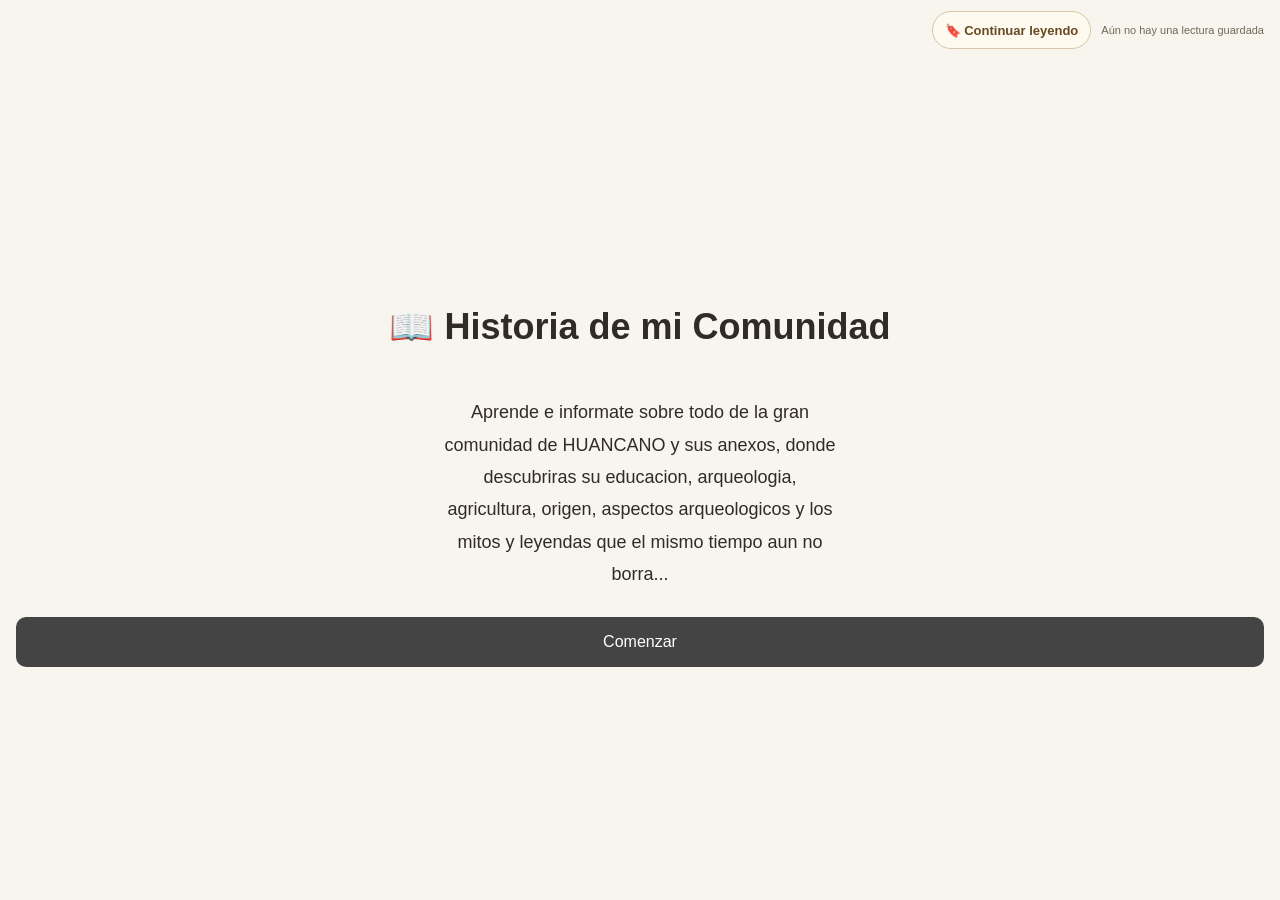
==== index.html @ b63f7206 "Add files via upload" ====
<!DOCTYPE html>
<html lang="es">

<head>
    <meta charset="UTF-8">
    <meta name="viewport" content="width=device-width, initial-scale=1.0">

    <title>LIBRO DE HUANCANO</title>

    <link rel="stylesheet" href="estilo.css">
</head>

<body>

    <main class="libro">
        <div class="acciones-lectura">
            <button id="continuarLeyendo" class="marcador-lectura" type="button" onclick="continuarLeyendo()">
                🔖 <span>Continuar leyendo</span>
            </button>
            <span id="estadoMarcador" class="estado-marcador" aria-live="polite">Aún no hay una lectura guardada</span>
        </div>

        <!-- PORTADA -->
        <section id="portada" class="pantalla">

            <h1>📖 Historia de mi Comunidad</h1>

            <p>
                Aprende e informate sobre todo de la gran comunidad de HUANCANO y sus anexos,
                donde descubriras su educacion, arqueologia, agricultura, origen, aspectos arqueologicos y los mitos y
                leyendas que el mismo tiempo aun no borra...
            </p>

            <button onclick="mostrarIndice()">
                Comenzar
            </button>

        </section>


        <!-- ÍNDICE -->
        <section id="indice" class="pantalla">

            <h2>📑 Índice</h2>

            <button onclick="irASeccion(1)">
                📜 Origen
                <small>Páginas 1 - 15</small>
            </button>

            <button onclick="irASeccion(16)">
                🏫 Educación
                <small>Páginas 16 - 25</small>
            </button>

            <button onclick="irASeccion(26)">
                🌱 Agricultura
                <small>Páginas 26 - 40</small>
            </button>

            <button onclick="irASeccion(41)">
                🏺 Aspectos arqueológicos
                <small>Páginas 41 - 65</small>
            </button>

            <button onclick="irASeccion(66)">
                🎭 Mitos, leyendas y tradiciones
                <small>Páginas 66 - 90</small>
            </button>

        </section>


        <!-- LIBRO -->
        <section id="lectura" class="pantalla">

            <div class="barra-superior">

                <button onclick="mostrarIndice()">
                    ← Índice
                </button>

                <span id="numeroPagina">
                    Página 1
                </span>

            </div>


            <article class="pagina">

                <h2 id="tituloSeccion">
                    📜 Origen
                </h2>

                <div id="contenido">

                    <p>
                        Aquí aparecerá el contenido
                        de la página.
                    </p>

                </div>

            </article>

            <div id="herramientasSeleccion" class="herramientas-seleccion" hidden>
                <button id="botonResaltar" class="boton-resaltar" type="button">
                    🖍️ Resaltar
                </button>
                <button id="botonEliminarResaltados" class="boton-eliminar-resaltados" type="button">
                    🧽 Eliminar resaltado
                </button>
            </div>

            <div class="navegacion">

                <button onclick="paginaAnterior()">
                    ← Anterior
                </button>

                <button onclick="paginaSiguiente()">
                    Siguiente →
                </button>

            </div>

        </section>

        <div id="estadoAplicacion" class="estado-aplicacion" role="status" aria-live="polite"></div>

    </main>


    <script src="app.js"></script>

</body>

</html>
---- estilo.css ----
* {
    box-sizing: border-box;
}

body {
    margin: 0;
    font-family: "Trebuchet MS", Arial, sans-serif;
    background: #eee9df;
    color: #302b25;
    visibility: hidden;
    -webkit-tap-highlight-color: transparent;
}

body.js-ready {
    visibility: visible;
}

.libro {
    width: 100%;
    min-height: 100vh;
    min-height: 100dvh;
    margin: 0 auto;
    padding-bottom: env(safe-area-inset-bottom);
    background: #f8f5ee;
    box-shadow: 0 0 32px rgba(62, 47, 27, 0.08);
}

.acciones-lectura {
    min-height: 54px;
    display: flex;
    align-items: center;
    justify-content: flex-end;
    gap: 10px;
    padding: 6px 16px 0;
}

.marcador-lectura {
    flex: 0 0 auto;
    width: auto;
    min-height: 38px;
    margin: 0;
    padding: 8px 12px;
    border: 1px solid #d7c6a5;
    border-radius: 999px;
    background: #fffaf0;
    color: #674a23;
    font-size: 13px;
    font-weight: 700;
}

.estado-marcador {
    max-width: 46%;
    color: #716858;
    font-size: 11px;
    line-height: 1.3;
    text-align: right;
}

.pantalla {
    display: none;
    min-height: calc(100vh - 54px);
    min-height: calc(100dvh - 54px);
    padding: 20px 16px calc(24px + env(safe-area-inset-bottom));
}

.pantalla.activa {
    display: block;
}


/* PORTADA */

#portada {
    text-align: center;

    display: none;
    flex-direction: column;
    justify-content: center;
    align-items: center;
}

#portada.activa {
    display: flex;
}

#portada h1 {
    font-size: clamp(28px, 8vw, 36px);
    line-height: 1.2;
}

#portada p {
    font-size: 18px;
    line-height: 1.8;
    max-width: 400px;
}


/* BOTONES */

button {
    border: none;
    border-radius: 10px;
    min-height: 50px;
    padding: 14px 18px;
    margin: 8px 0;
    width: 100%;

    font-size: 16px;

    background: #444;
    color: white;

    cursor: pointer;
    touch-action: manipulation;
}

button:active {
    transform: scale(0.98);
}

button:focus-visible {
    outline: 3px solid #bd8f45;
    outline-offset: 3px;
}


/* ÍNDICE */

#indice h2 {
    text-align: center;
}

#indice button {
    text-align: left;
    min-height: 64px;
    border-radius: 14px;
    background: #4b4033;
}

#indice small {
    display: block;
    margin-top: 5px;
    opacity: 0.7;
}

/* CUADRO DE LA LÍNEA 260 */

.cuadro-linea-260 {
    background: #fffaf3;
    border: 1px solid #cba46b;
    border-radius: 14px;
    padding: 16px 18px;
    margin: 16px 0;
    box-shadow: 0 4px 12px rgba(0, 0, 0, 0.08);
}

.encabezado-linea-260 {
    display: flex;
    align-items: center;
    gap: 8px;
    border-bottom: 1px solid #dec8a2;
    padding-bottom: 10px;
    margin-bottom: 12px;
}

.icono-linea-260 {
    font-size: 22px;
}

.titulo-linea-260 {
    font-weight: bold;
    color: #6b3f15;
}

.lista-linea-260 {
    margin: 0;
    padding-left: 22px;
}

.lista-linea-260 li {
    margin: 12px 0;
    color: #533d22;
    line-height: 1.6;
}

.numero-lista {
    display: inline-block;
    min-width: 26px;
    font-weight: bold;
    color: #9b5121;
}

.texto-lista {
    display: inline;
}

/* CUADRO DE LA LÍNEA 280 */

.cuadro-linea-280 {
    background: #fffaf3;
    border: 1px solid #cba46b;
    border-radius: 14px;
    padding: 16px 18px;
    margin: 16px 0;
    box-shadow: 0 4px 12px rgba(0, 0, 0, 0.08);
}

.encabezado-linea-280 {
    display: flex;
    align-items: center;
    gap: 8px;
    border-bottom: 1px solid #dec8a2;
    padding-bottom: 10px;
    margin-bottom: 12px;
}

.icono-linea-280 {
    font-size: 22px;
}

.titulo-linea-280 {
    font-weight: bold;
    color: #6b3f15;
}

.tabla-linea-280 {
    width: 100%;
    border-collapse: collapse;
    font-size: 12px;
}

.tabla-linea-280 th,
.tabla-linea-280 td {
    border: 1px solid #cba46b;
    padding: 8px 10px;
    text-align: center;
    color: #533d22;
}

.tabla-linea-280 th {
    background: #f0d6ae;
    color: #6b3f15;
    font-weight: bold;
}

.tabla-linea-280 tbody tr:nth-child(even) {
    background: #fffdf8;
}

.cuadro-lagunas {
    background: #fffaf3;
    border: 1px solid #cba46b;
    border-radius: 14px;
    padding: 16px 12px;
    margin: 16px 0;
    box-shadow: 0 4px 12px rgba(0, 0, 0, 0.08);
    overflow-x: auto;
}

.encabezado-lagunas {
    display: flex;
    align-items: center;
    gap: 8px;
    border-bottom: 1px solid #dec8a2;
    padding-bottom: 10px;
    margin-bottom: 12px;
}

.icono-lagunas {
    font-size: 22px;
}

.titulo-lagunas {
    font-weight: bold;
    color: #6b3f15;
    font-size: 14px;
}

.tabla-lagunas {
    width: 100%;
    border-collapse: collapse;
    table-layout: fixed;
    font-size: 10.5px;
    min-width: 700px;
}

.tabla-lagunas th,
.tabla-lagunas td {
    border: 1px solid #cba46b;
    padding: 6px 5px;
    text-align: center;
    color: #533d22;
    vertical-align: middle;
    word-break: break-word;
    overflow-wrap: anywhere;
}

.tabla-lagunas th {
    background: #f0d6ae;
    color: #6b3f15;
    font-weight: bold;
}

.tabla-lagunas tbody tr:nth-child(even) {
    background: #fffdf8;
}

.codigo-columna {
    width: 58px;
}

.centro-columna {
    width: 110px;
}

.lugar-columna {
    width: 120px;
}

.direccion-columna {
    width: 210px;
}

.alumno-columna,
.docente-columna,
.seccion-columna {
    width: 70px;
}


/* BARRA SUPERIOR */

.barra-superior {
    display: flex;
    align-items: center;
    justify-content: space-between;
    gap: 10px;
    min-height: 48px;
}

.barra-superior button {
    width: auto;
    min-height: 44px;
    padding: 10px 14px;
}

#numeroPagina {
    color: #6a5a43;
    font-size: 14px;
    font-weight: 700;
    text-align: right;
}

/* PÁGINA */

.pagina {
    min-height: 62vh;

    margin-top: 12px;
    padding: 24px 20px;

    border: 1px solid #e7dfd0;
    border-radius: 16px;

    background: #fffdf8;
    box-shadow: 0 6px 20px rgba(71, 55, 31, 0.06);
}

.pagina h2 {
    text-align: center;
    margin: 0 0 24px;
    color: #493b29;
    font-size: 21px;
    line-height: 1.35;
}

#contenido {
    font-size: 18px;
    line-height: 1.8;
}

#contenido p,
.pagina p {
    font-size: 18px;
    line-height: 1.75;
    margin: 0 0 1.15em;
    overflow-wrap: anywhere;
}

#contenido .contenido-lineas {
    font-size: inherit;
    line-height: inherit;
    overflow-wrap: anywhere;
}

#contenido .tabla-pagina {
    max-width: 100%;
    overflow-x: auto;
    margin: 12px 0;
    -webkit-overflow-scrolling: touch;
}

#contenido mark.resaltado-usuario {
    padding: 0 0.08em;
    border-radius: 3px;
    background: #ffe58a;
    color: inherit;
    box-decoration-break: clone;
    -webkit-box-decoration-break: clone;
}

.herramientas-seleccion {
    position: sticky;
    z-index: 3;
    bottom: calc(12px + env(safe-area-inset-bottom));
    display: flex;
    justify-content: center;
    flex-wrap: wrap;
    gap: 8px;
    margin: 10px 0;
    pointer-events: none;
}

.herramientas-seleccion[hidden] {
    display: none;
}

.boton-resaltar {
    width: auto;
    min-height: 44px;
    margin: 0;
    padding: 10px 18px;
    border-radius: 999px;
    background: #302b25;
    box-shadow: 0 4px 18px rgba(0, 0, 0, 0.2);
    pointer-events: auto;
}

.boton-eliminar-resaltados {
    width: auto;
    min-height: 44px;
    margin: 0;
    padding: 10px 16px;
    border: 1px solid #d7c6a5;
    border-radius: 999px;
    background: #fffaf0;
    color: #674a23;
    font-size: 14px;
    pointer-events: auto;
}

.estado-aplicacion {
    position: fixed;
    z-index: 5;
    right: 16px;
    bottom: calc(16px + env(safe-area-inset-bottom));
    left: 16px;
    width: fit-content;
    max-width: calc(100% - 32px);
    margin: 0 auto;
    padding: 10px 14px;
    border-radius: 12px;
    background: #302b25;
    color: #fff;
    font-size: 14px;
    line-height: 1.4;
    opacity: 0;
    pointer-events: none;
    transform: translateY(8px);
    transition: opacity 160ms ease, transform 160ms ease;
}

.estado-aplicacion.visible {
    opacity: 1;
    transform: translateY(0);
}

#contenido .lista-ordenada-simple {
    margin: 12px 0 0 22px;
    padding: 0;
    line-height: 1.8;
    font-size: 18px;
}

#contenido .lista-ordenada-simple li {
    margin-bottom: 8px;
    color: #333;
}

#contenido .galeria-imagenes {
    display: flex;
    flex-wrap: wrap;
    gap: 12px;
    justify-content: center;
    align-items: center;
}

#contenido .galeria-imagenes .imagen-libro {
    width: 160px;
    height: 160px;
    object-fit: cover;
    border-radius: 8px;
    border: 1px solid #ddd;
    box-shadow: 0 4px 8px rgba(0, 0, 0, 0.12);
}

#contenido .imagen-arqueologica {
    display: block;
    width: 100%;
    max-width: 100%;
    max-height: 55vh;
    height: auto;
    object-fit: contain;
    margin: 16px auto;
    border-radius: 8px;
    border: 1px solid #ddd;
    box-shadow: 0 4px 8px rgba(0, 0, 0, 0.12);
}


/* NAVEGACIÓN */

.navegacion {
    display: flex;
    gap: 10px;
    padding-bottom: env(safe-area-inset-bottom);
}

.navegacion button {
    flex: 1;
    min-height: 52px;
    border-radius: 14px;
}
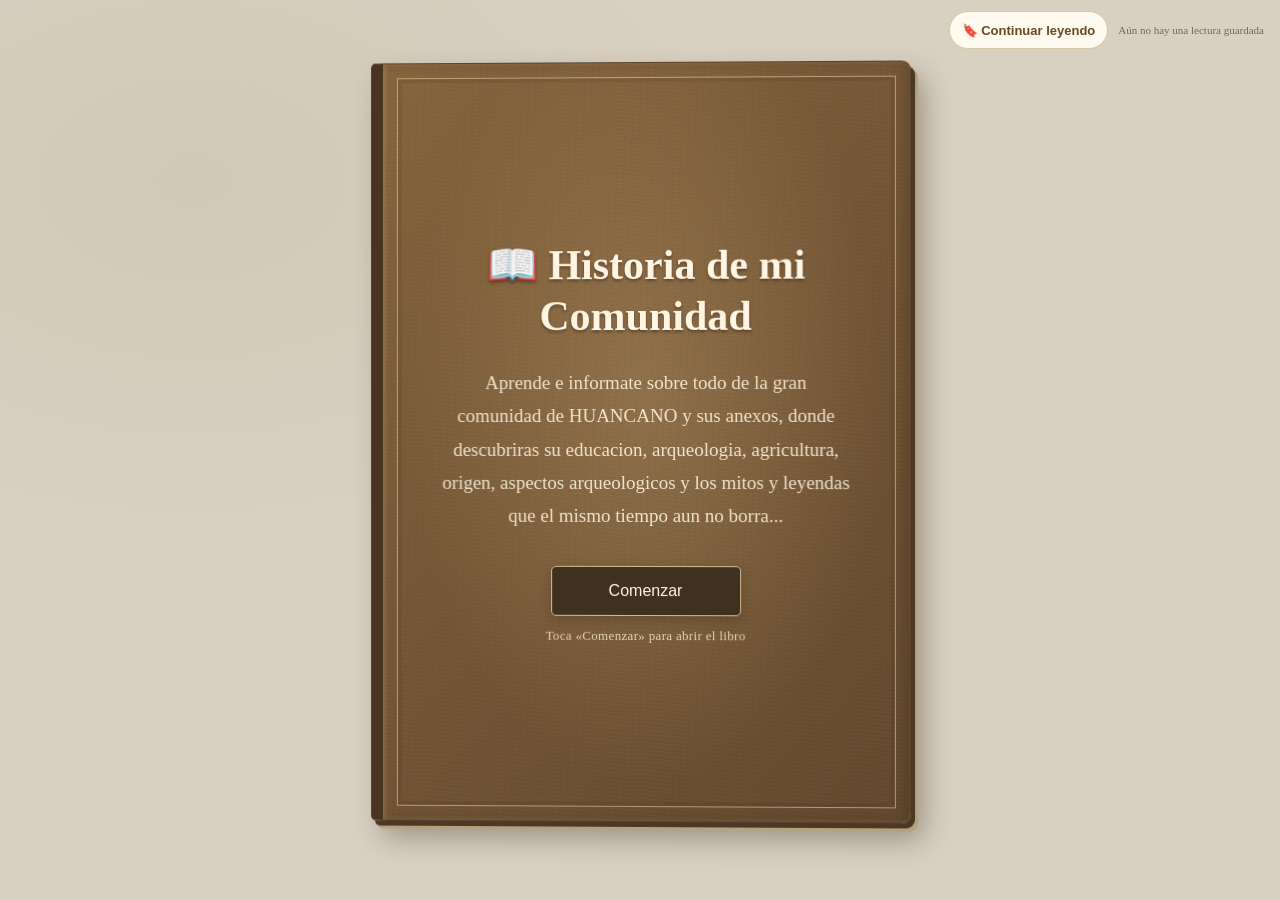
==== commit b9686bb1: "Add files via upload" ====
--- a/index.html
+++ b/index.html
@@ -8,6 +8,7 @@
     <title>LIBRO DE HUANCANO</title>
 
     <link rel="stylesheet" href="estilo.css">
+    <link rel="stylesheet" href="actividades.css">
 </head>
 
 <body>
@@ -34,6 +35,8 @@
             <button onclick="mostrarIndice()">
                 Comenzar
             </button>
+
+            <span class="indicacion-portada">Toca «Comenzar» para abrir el libro</span>
 
         </section>
 
@@ -87,22 +90,32 @@
             </div>
 
 
-            <article class="pagina">
+            <div class="pagina-area">
+                <div id="bookSpread" class="book-spread">
+                    <article class="pagina pagina-izquierda">
 
-                <h2 id="tituloSeccion">
-                    📜 Origen
-                </h2>
+                        <h2 id="tituloSeccion">
+                            📜 Origen
+                        </h2>
 
-                <div id="contenido">
+                        <div id="contenido">
 
-                    <p>
-                        Aquí aparecerá el contenido
-                        de la página.
-                    </p>
+                            <p>
+                                Aquí aparecerá el contenido
+                                de la página.
+                            </p>
 
+                        </div>
+                    </article>
+
+                    <article id="paginaDerecha" class="pagina pagina-derecha" aria-hidden="true">
+                        <h2 id="tituloPaginaDerecha"></h2>
+                        <div id="contenidoPaginaDerecha"></div>
+                    </article>
                 </div>
-
-            </article>
+                <div id="pageTurnLayer" class="page-turn-layer" aria-hidden="true"></div>
+                <p class="indicacion-arrastre" aria-hidden="true">Arrastra una esquina o el borde de la hoja para pasarla</p>
+            </div>
 
             <div id="herramientasSeleccion" class="herramientas-seleccion" hidden>
                 <button id="botonResaltar" class="boton-resaltar" type="button">
@@ -127,12 +140,26 @@
 
         </section>
 
+        <section id="actividades" class="pantalla hoja-actividades" aria-labelledby="tituloActividades">
+            <div class="hoja-actividades-contenedor">
+                <header class="encabezado-actividades">
+                    <span class="sello-actividades">HOJA DE ACTIVIDADES</span>
+                    <button id="volverLecturaActividades" class="boton-volver-lectura" type="button">
+                        ← Volver a la lectura
+                    </button>
+                </header>
+                <div id="contenidoActividades"></div>
+            </div>
+        </section>
+
         <div id="estadoAplicacion" class="estado-aplicacion" role="status" aria-live="polite"></div>
 
     </main>
 
 
     <script src="app.js"></script>
+    <script src="pasar-pagina.js"></script>
+    <script src="actividades.js"></script>
 
 </body>
 
--- a/estilo.css
+++ b/estilo.css
@@ -125,6 +125,12 @@
 
 
 /* ÍNDICE */
+
+#indice {
+    background:
+        linear-gradient(rgba(248, 245, 238, 0.42), rgba(248, 245, 238, 0.42)),
+        url("imagenes/fondo.jpeg") center / cover no-repeat;
+}
 
 #indice h2 {
     text-align: center;
@@ -530,4 +536,386 @@
     flex: 1;
     min-height: 52px;
     border-radius: 14px;
+}
+
+body {
+    background:
+        radial-gradient(ellipse at 15% 20%, rgba(139, 111, 70, 0.08), transparent 35%),
+        #d8d0c1;
+    color: #302a22;
+    font-family: Georgia, "Times New Roman", serif;
+}
+
+.libro {
+    background: transparent;
+    box-shadow: none;
+}
+
+#portada {
+    position: relative;
+    isolation: isolate;
+    width: min(calc(100% - 32px), 540px);
+    min-height: min(760px, calc(100dvh - 76px));
+    margin: 8px auto 28px;
+    padding: clamp(32px, 8vw, 64px) clamp(24px, 7vw, 54px);
+    overflow: hidden;
+    border: 1px solid #59432b;
+    border-left: 12px solid #49351f;
+    border-radius: 5px 9px 9px 5px;
+    background:
+        repeating-linear-gradient(4deg, rgba(255, 255, 255, 0.025) 0 1px, transparent 1px 4px),
+        repeating-linear-gradient(92deg, rgba(45, 31, 17, 0.035) 0 1px, transparent 1px 7px),
+        radial-gradient(ellipse at 50% 44%, rgba(205, 173, 119, 0.3), transparent 65%),
+        linear-gradient(135deg, #85643d, #735535 50%, #62482d);
+    color: #fbf2df;
+    box-shadow:
+        4px 5px 0 #4b3925,
+        7px 8px 0 #b5a17f,
+        12px 16px 28px rgba(39, 29, 18, 0.35),
+        inset 2px 0 5px rgba(245, 222, 180, 0.22),
+        inset -5px 0 12px rgba(30, 20, 12, 0.2);
+    transform: perspective(1200px) rotateY(-1deg);
+}
+
+#portada::before {
+    position: absolute;
+    z-index: -1;
+    inset: 14px;
+    border: 1px solid rgba(233, 211, 169, 0.58);
+    box-shadow: inset 0 0 0 4px rgba(63, 43, 23, 0.13);
+    content: "";
+    pointer-events: none;
+}
+
+#portada h1 {
+    max-width: 440px;
+    margin: 0 0 24px;
+    color: #fff5e2;
+    font-family: Georgia, "Times New Roman", serif;
+    font-size: clamp(30px, 8vw, 42px);
+    font-weight: 600;
+    line-height: 1.22;
+    text-shadow: 0 2px 3px rgba(38, 24, 12, 0.46);
+}
+
+#portada p {
+    max-width: 410px;
+    margin: 0 0 22px;
+    color: #f0e4cd;
+    font-size: clamp(16px, 4.4vw, 19px);
+    line-height: 1.75;
+}
+
+#portada button {
+    width: auto;
+    min-width: 190px;
+    margin: 12px 0 4px;
+    border: 1px solid #d5bd91;
+    border-radius: 5px;
+    background: #40301f;
+    box-shadow: 0 4px 12px rgba(35, 22, 12, 0.25);
+    color: #fff4df;
+}
+
+.indicacion-portada {
+    margin-top: 8px;
+    color: #e4d4b8;
+    font-size: 13px;
+    letter-spacing: 0.025em;
+}
+
+#lectura {
+    width: 100%;
+    max-width: 1320px;
+    margin: 0 auto;
+}
+
+.book-spread {
+    display: block;
+}
+
+.pagina-area {
+    position: relative;
+    width: 100%;
+    max-width: 1240px;
+    margin: 0 auto;
+    perspective: 1800px;
+}
+
+.pagina {
+    position: relative;
+    min-height: 62vh;
+    margin-top: 12px;
+    padding: clamp(22px, 5vw, 42px) clamp(20px, 5vw, 46px);
+    overflow-wrap: anywhere;
+    border: 1px solid #c8bda8;
+    border-radius: 3px 8px 7px 3px;
+    background:
+        radial-gradient(ellipse at 4% 7%, rgba(141, 107, 61, 0.1), transparent 22%),
+        radial-gradient(ellipse at 96% 93%, rgba(148, 111, 63, 0.075), transparent 25%),
+        repeating-linear-gradient(0deg, rgba(113, 91, 60, 0.018) 0 1px, transparent 1px 4px),
+        linear-gradient(90deg, rgba(121, 90, 50, 0.065), transparent 7%, transparent 93%, rgba(121, 90, 50, 0.07)),
+        #f5eedf;
+    box-shadow:
+        0 8px 22px rgba(58, 44, 27, 0.13),
+        inset 0 0 24px rgba(111, 82, 43, 0.07),
+        inset 0 1px rgba(255, 255, 255, 0.75);
+    color: #302b24;
+    font-family: Georgia, "Times New Roman", serif;
+}
+
+.pagina h2 {
+    color: #493b29;
+    font-family: Georgia, "Times New Roman", serif;
+}
+
+#contenido,
+#contenido p,
+.pagina p,
+#contenido .contenido-lineas {
+    color: #302b24;
+    font-family: Georgia, "Times New Roman", serif;
+}
+
+.book-spread .pagina-derecha {
+    display: none;
+}
+
+.pagina-area.spread-enabled .book-spread {
+    display: grid;
+    grid-template-columns: minmax(0, 1fr) minmax(0, 1fr);
+    align-items: stretch;
+    gap: 0;
+    padding: 0 10px;
+    border-radius: 8px;
+    background: linear-gradient(90deg, #b5a17f 0%, #e4dac5 3%, #c8b99e 49.5%, #6b5437 50%, #c8b99e 50.5%, #e4dac5 97%, #b5a17f 100%);
+    box-shadow: 0 16px 34px rgba(50, 37, 22, 0.22);
+    transform-style: preserve-3d;
+}
+
+.spread-enabled .book-spread .pagina {
+    min-width: 0;
+    min-height: 70vh;
+    margin: 12px 0 20px;
+    padding: clamp(22px, 3vw, 42px);
+    border-radius: 4px 2px 2px 4px;
+    box-shadow: 0 4px 16px rgba(57, 42, 24, 0.12), inset -10px 0 16px rgba(103, 78, 43, 0.055);
+}
+
+.spread-enabled .book-spread .pagina-derecha {
+    display: block;
+    border-radius: 2px 4px 4px 2px;
+    box-shadow: 0 4px 16px rgba(57, 42, 24, 0.12), inset 10px 0 16px rgba(103, 78, 43, 0.055);
+}
+
+.spread-enabled #contenido,
+.spread-enabled #contenidoPaginaDerecha,
+.spread-enabled #contenido p,
+.spread-enabled #contenidoPaginaDerecha p {
+    font-size: clamp(16px, 1.45vw, 18px);
+    line-height: 1.72;
+}
+
+.contenido-pagina-derecha .tabla-pagina {
+    max-width: 100%;
+    overflow-x: auto;
+    margin: 12px 0;
+    -webkit-overflow-scrolling: touch;
+}
+
+.contenido-pagina-derecha .galeria-imagenes {
+    display: flex;
+    flex-wrap: wrap;
+    gap: 12px;
+    justify-content: center;
+    align-items: center;
+}
+
+.contenido-pagina-derecha .galeria-imagenes .imagen-libro {
+    width: min(160px, 100%);
+    height: 160px;
+    object-fit: cover;
+    border: 1px solid #ddd;
+    border-radius: 8px;
+    box-shadow: 0 4px 8px rgba(0, 0, 0, 0.12);
+}
+
+.contenido-pagina-derecha .imagen-arqueologica {
+    display: block;
+    width: 100%;
+    max-width: 100%;
+    max-height: 55vh;
+    height: auto;
+    margin: 16px auto;
+    object-fit: contain;
+    border: 1px solid #ddd;
+    border-radius: 8px;
+    box-shadow: 0 4px 8px rgba(0, 0, 0, 0.12);
+}
+
+#paginaDerecha.pagina-vacia {
+    background:
+        repeating-linear-gradient(0deg, rgba(113, 91, 60, 0.018) 0 1px, transparent 1px 4px),
+        #f5eedf;
+}
+
+#paginaDerecha.pagina-vacia h2,
+#paginaDerecha.pagina-vacia #contenidoPaginaDerecha {
+    display: none;
+}
+
+.indicacion-arrastre {
+    margin: 12px 0 4px;
+    color: #74654e;
+    font-size: 13px;
+    text-align: center;
+}
+
+.spread-enabled .indicacion-arrastre {
+    margin-top: 14px;
+}
+
+.page-turn-layer {
+    position: absolute;
+    z-index: 4;
+    top: 12px;
+    right: 0;
+    bottom: 24px;
+    left: 0;
+    display: none;
+    pointer-events: none;
+    transform-style: preserve-3d;
+}
+
+.page-turn-layer.turning {
+    display: block;
+}
+
+.page-turn-sheet {
+    position: absolute;
+    inset: 0;
+    transform-style: preserve-3d;
+    will-change: transform, filter;
+}
+
+.page-turn-face {
+    position: absolute;
+    inset: 0;
+    overflow: hidden;
+    backface-visibility: hidden;
+    -webkit-backface-visibility: hidden;
+}
+
+.page-turn-face-back {
+    transform: rotateY(180deg);
+}
+
+.page-turn-face > .pagina {
+    width: 100%;
+    height: 100%;
+    min-height: 100%;
+    margin: 0;
+    border-radius: 3px;
+}
+
+.page-turn-face::after {
+    position: absolute;
+    inset: 0;
+    background: linear-gradient(90deg, transparent 56%, rgba(34, 24, 14, 0.2));
+    content: "";
+    opacity: var(--fold-shade, 0);
+    pointer-events: none;
+}
+
+.page-turn-layer.forward {
+    left: 0;
+}
+
+.page-turn-layer.backward {
+    right: 0;
+}
+
+.page-turn-layer.forward .page-turn-sheet {
+    transform-origin: left center;
+}
+
+.page-turn-layer.backward .page-turn-sheet {
+    transform-origin: right center;
+}
+
+.pagina-area,
+.pagina-area * {
+    -webkit-tap-highlight-color: transparent;
+}
+
+.pagina-area .pagina {
+    touch-action: pan-y pinch-zoom;
+}
+
+.navegacion {
+    position: absolute;
+    width: 1px;
+    height: 1px;
+    margin: -1px;
+    overflow: hidden;
+    clip: rect(0, 0, 0, 0);
+    clip-path: inset(50%);
+    white-space: nowrap;
+    border: 0;
+}
+
+.navegacion:focus-within {
+    position: static;
+    width: min(100%, 420px);
+    height: auto;
+    margin: 8px auto 0;
+    overflow: visible;
+    clip: auto;
+    clip-path: none;
+    white-space: normal;
+}
+
+.navegacion button {
+    min-height: 44px;
+    border: 1px solid #c8bda8;
+    border-radius: 8px;
+    background: #e8dfcf;
+    color: #514535;
+    font-size: 14px;
+}
+
+@media (min-width: 900px) {
+    .pagina-area.spread-enabled {
+        padding: 0 20px;
+    }
+
+    .page-turn-layer.forward {
+        left: 50%;
+    }
+
+    .page-turn-layer.backward {
+        right: 50%;
+    }
+}
+
+@media (max-width: 599px) {
+    #portada {
+        min-height: calc(100dvh - 82px);
+    }
+
+    .pagina {
+        min-height: 68vh;
+        padding: 24px 20px;
+        border-radius: 3px 7px 6px 3px;
+    }
+
+    .indicacion-arrastre {
+        font-size: 12px;
+    }
+}
+
+@media (prefers-reduced-motion: reduce) {
+    .page-turn-sheet {
+        transition-duration: 0.2s !important;
+    }
 }
--- a/actividades.css
+++ b/actividades.css
@@ -0,0 +1,380 @@
+.modo-actividades {
+    background: #fff;
+}
+
+.modo-actividades .libro {
+    background: #fff;
+    box-shadow: none;
+}
+
+.modo-actividades .acciones-lectura {
+    display: none;
+}
+
+.hoja-actividades.pantalla.activa {
+    display: block;
+    min-height: 100vh;
+    min-height: 100dvh;
+    padding: 0 16px calc(24px + env(safe-area-inset-bottom));
+    background: #fff;
+    color: #2d302e;
+}
+
+.hoja-actividades-contenedor {
+    width: 100%;
+    max-width: 720px;
+    min-height: calc(100vh - 24px);
+    min-height: calc(100dvh - 24px);
+    margin: 0 auto;
+    padding: 18px 0 32px;
+}
+
+.encabezado-actividades {
+    display: flex;
+    align-items: center;
+    justify-content: space-between;
+    gap: 12px;
+    border-bottom: 1px solid #e5e2dc;
+    padding-bottom: 14px;
+}
+
+.sello-actividades {
+    color: #85633a;
+    font-size: 12px;
+    font-weight: 800;
+    letter-spacing: 0.09em;
+}
+
+.hoja-actividades .boton-volver-lectura {
+    width: auto;
+    min-height: 44px;
+    margin: 0;
+    padding: 10px 12px;
+    border: 1px solid #ded8cd;
+    background: #fff;
+    color: #514635;
+    font-size: 14px;
+}
+
+.titulo-hoja-actividades {
+    margin: 28px 0 6px;
+    color: #352f27;
+    font-size: clamp(25px, 7vw, 34px);
+    line-height: 1.2;
+}
+
+.subtitulo-hoja-actividades {
+    margin: 0 0 24px;
+    color: #736e65;
+    font-size: 16px;
+    line-height: 1.55;
+}
+
+.progreso-actividades {
+    margin: 20px 0;
+}
+
+.progreso-texto {
+    display: flex;
+    justify-content: space-between;
+    gap: 12px;
+    margin-bottom: 8px;
+    color: #5c574f;
+    font-size: 14px;
+    font-weight: 700;
+}
+
+.progreso-actividades progress {
+    display: block;
+    width: 100%;
+    height: 12px;
+    overflow: hidden;
+    border: 0;
+    border-radius: 999px;
+    background: #eeeae3;
+    accent-color: #80633d;
+}
+
+.progreso-actividades progress::-webkit-progress-bar {
+    border-radius: 999px;
+    background: #eeeae3;
+}
+
+.progreso-actividades progress::-webkit-progress-value {
+    border-radius: 999px;
+    background: #80633d;
+    transition: width 220ms ease;
+}
+
+.progreso-actividades progress::-moz-progress-bar {
+    border-radius: 999px;
+    background: #80633d;
+}
+
+.tarjeta-actividad {
+    margin: 18px 0;
+    padding: 20px 16px;
+    border: 1px solid #e7e2d9;
+    border-radius: 16px;
+    background: #fffefa;
+    box-shadow: 0 4px 14px rgba(41, 34, 22, 0.05);
+    animation: entrada-actividad 220ms ease-out;
+}
+
+.tipo-actividad {
+    margin: 0 0 10px;
+    color: #85633a;
+    font-size: 12px;
+    font-weight: 800;
+    letter-spacing: 0.06em;
+    text-transform: uppercase;
+}
+
+.pregunta-actividad {
+    margin: 0 0 18px;
+    color: #302d29;
+    font-size: 19px;
+    line-height: 1.5;
+}
+
+.opciones-actividad {
+    display: grid;
+    gap: 10px;
+}
+
+.opcion-actividad {
+    display: flex;
+    align-items: flex-start;
+    gap: 12px;
+    min-height: 54px;
+    padding: 14px;
+    border: 1px solid #e1ddd5;
+    border-radius: 12px;
+    background: #fff;
+    color: #37332d;
+    cursor: pointer;
+    line-height: 1.45;
+}
+
+.opcion-actividad:has(input:checked) {
+    border-color: #96784f;
+    background: #fbf7ef;
+}
+
+.opcion-actividad input {
+    flex: 0 0 auto;
+    width: 20px;
+    height: 20px;
+    margin: 0;
+    accent-color: #80633d;
+}
+
+.campo-respuesta-actividad,
+.seleccion-respuesta,
+.seleccion-relacion {
+    width: 100%;
+    min-height: 52px;
+    padding: 12px;
+    border: 1px solid #cfc8bc;
+    border-radius: 10px;
+    background: #fff;
+    color: #302d29;
+    font: inherit;
+    font-size: 16px;
+}
+
+.campo-respuesta-actividad:focus-visible,
+.seleccion-respuesta:focus-visible,
+.seleccion-relacion:focus-visible {
+    outline: 3px solid #d9c49e;
+    outline-offset: 2px;
+}
+
+.relaciones-actividad {
+    display: grid;
+    gap: 12px;
+}
+
+.fila-relacion {
+    display: grid;
+    gap: 6px;
+    color: #423d35;
+    font-size: 14px;
+    font-weight: 700;
+}
+
+.orden-actividad {
+    display: grid;
+    gap: 8px;
+    padding: 0;
+    list-style: none;
+}
+
+.fila-orden {
+    display: flex;
+    align-items: center;
+    gap: 8px;
+    min-height: 54px;
+    padding: 8px 10px 8px 14px;
+    border: 1px solid #e1ddd5;
+    border-radius: 12px;
+    background: #fff;
+    color: #37332d;
+    line-height: 1.4;
+}
+
+.texto-orden {
+    flex: 1;
+}
+
+.botones-orden {
+    display: flex;
+    gap: 6px;
+}
+
+.hoja-actividades .boton-mover-orden {
+    width: 42px;
+    min-height: 42px;
+    margin: 0;
+    padding: 8px;
+    background: #f0ece4;
+    color: #443b2f;
+    font-size: 18px;
+}
+
+.hoja-actividades .boton-mover-orden:disabled {
+    opacity: 0.4;
+    cursor: not-allowed;
+}
+
+.acciones-actividad {
+    display: grid;
+    gap: 8px;
+    margin-top: 18px;
+}
+
+.hoja-actividades .boton-comprobar,
+.hoja-actividades .boton-siguiente,
+.hoja-actividades .boton-resultado {
+    min-height: 54px;
+    margin: 0;
+    border-radius: 12px;
+    background: #514535;
+    color: #fff;
+    font-weight: 700;
+}
+
+.hoja-actividades .boton-comprobar:hover,
+.hoja-actividades .boton-siguiente:hover,
+.hoja-actividades .boton-resultado:hover {
+    background: #3e3529;
+}
+
+.respuesta-actividad {
+    margin: 14px 0 0;
+    padding: 12px 14px;
+    border-radius: 10px;
+    line-height: 1.5;
+    animation: entrada-actividad 180ms ease-out;
+}
+
+.respuesta-actividad.correcta {
+    background: #edf7ef;
+    color: #245b33;
+}
+
+.respuesta-actividad.incorrecta,
+.respuesta-actividad.aviso {
+    background: #fff4e7;
+    color: #744a17;
+}
+
+.resultado-actividades {
+    margin-top: 32px;
+    padding: 24px 18px;
+    border: 1px solid #e7e2d9;
+    border-radius: 18px;
+    background: #fffefa;
+    text-align: center;
+    animation: entrada-actividad 260ms ease-out;
+}
+
+.resultado-actividades h2 {
+    margin: 0 0 10px;
+    color: #352f27;
+    font-size: 27px;
+}
+
+.puntuacion-final {
+    margin: 20px 0 4px;
+    color: #514535;
+    font-size: clamp(36px, 11vw, 52px);
+    font-weight: 800;
+}
+
+.porcentaje-final {
+    margin: 0;
+    color: #776b5a;
+    font-size: 18px;
+    font-weight: 700;
+}
+
+.mensaje-final {
+    margin: 18px 0 24px;
+    color: #514b43;
+    font-size: 17px;
+    line-height: 1.55;
+}
+
+.acciones-resultado {
+    display: grid;
+    gap: 10px;
+}
+
+.hoja-actividades .boton-reintentar {
+    min-height: 52px;
+    margin: 0;
+    border: 1px solid #cfc8bc;
+    background: #fff;
+    color: #514535;
+    font-weight: 700;
+}
+
+@keyframes entrada-actividad {
+    from {
+        opacity: 0;
+        transform: translateY(5px);
+    }
+
+    to {
+        opacity: 1;
+        transform: translateY(0);
+    }
+}
+
+@media (min-width: 600px) {
+    .hoja-actividades.pantalla.activa {
+        padding-right: 24px;
+        padding-left: 24px;
+    }
+
+    .tarjeta-actividad {
+        padding: 26px;
+    }
+
+    .acciones-resultado {
+        grid-template-columns: 1fr 1fr;
+    }
+}
+
+@media (prefers-reduced-motion: reduce) {
+    .tarjeta-actividad,
+    .respuesta-actividad,
+    .resultado-actividades {
+        animation: none;
+    }
+
+    .progreso-actividades progress::-webkit-progress-value {
+        transition: none;
+    }
+}
